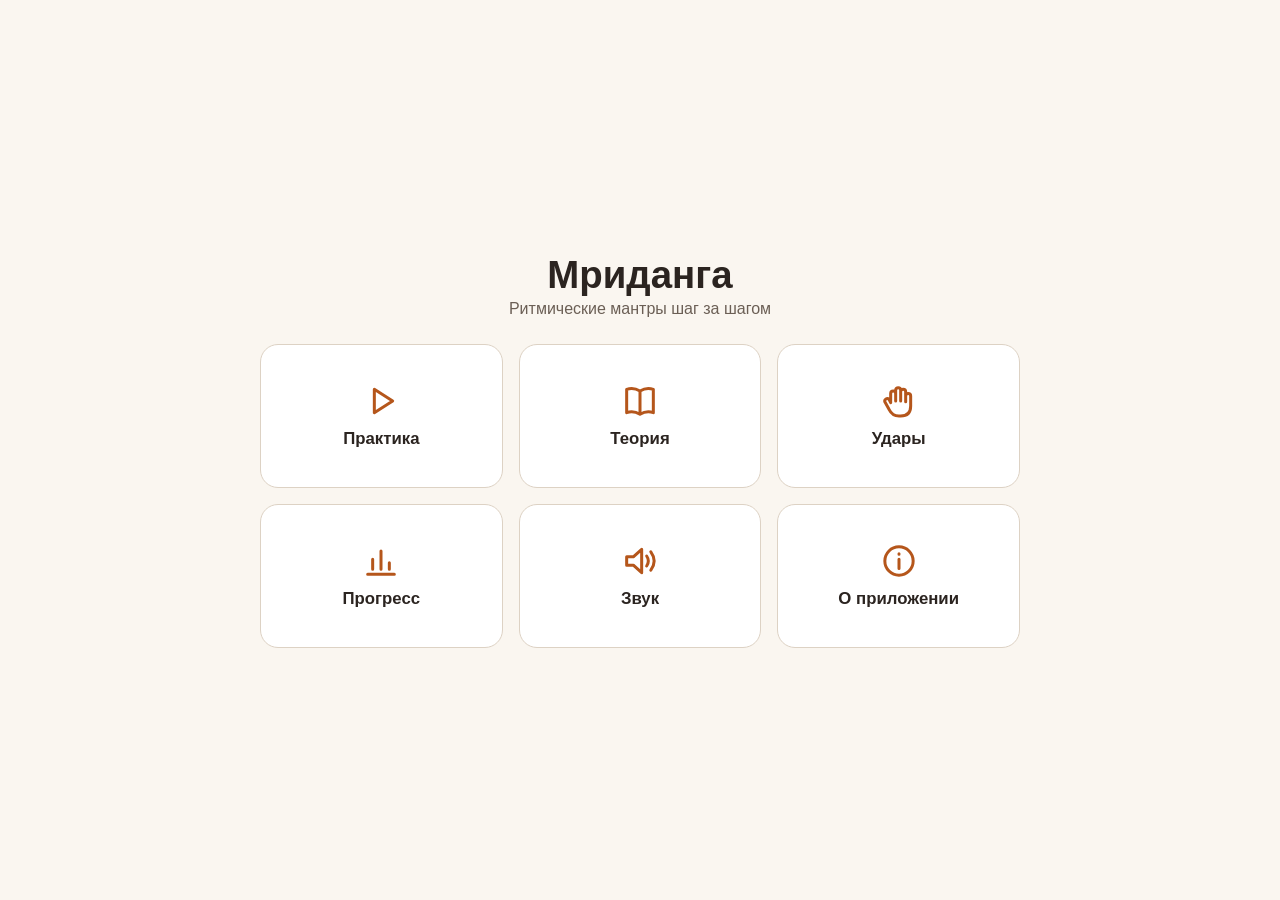
==== index.html @ 115d9475 "Add fixed drum stage and differentiated teaching synthesis (0.3.1)" ====
<!doctype html>
<html lang="ru">
<head>
  <meta charset="utf-8">
  <meta name="viewport" content="width=device-width, initial-scale=1, viewport-fit=cover">
  <title>Мриданга</title>
  <meta name="description" content="Мриданга: упражнения, метроном и подсказки предстоящих ударов.">
  <meta name="theme-color" content="#faf6f0" media="(prefers-color-scheme: light)">
  <meta name="theme-color" content="#1b1815" media="(prefers-color-scheme: dark)">
  <link rel="stylesheet" href="src/styles.css?v=0.3.1">
</head>
<body>
  <div class="shell">
    <header class="bar bar-top" id="top" hidden></header>
    <main id="app" tabindex="-1"><p class="muted loading">Загрузка…</p></main>
    <footer class="bar bar-bottom" id="bottom" hidden></footer>
  </div>
  <noscript>Для работы самоучителя нужен JavaScript.</noscript>
  <script type="module" src="src/app.js?v=0.3.1"></script>
</body>
</html>
---- src/styles.css ----
/* Мриданга 0.3.1 — экраны-карточки на телефоне: верхняя и нижняя панели,
   между ними один экран без прокрутки страницы. Прокрутка внутри main остаётся
   только запасным путём (очень крупный шрифт, очень низкое окно), чтобы
   ничего не обрезалось. Сцена практики: неподвижный барабан по центру и руки по бокам. */
:root {
  --bg: #faf6f0;
  --surface: #ffffff;
  --surface-2: #f3ece2;
  --text: #2b2420;
  --muted: #6b5f55;
  --line: #ddd2c4;
  --accent: #b5561b;
  --accent-ink: #ffffff;
  --hl: #fde7c8;
  --glyph: #2b2420;
  --glyph-fill: #2b2420;
  --ring: #1f6f8b;
  --mute: #6a4f3a;
  --st-confirmed: #2f7a43;
  --hit: #c2410c;        /* место касания: штриховка, кончики, подсветка мембраны */
  --hit-bg: #ffe2cc;
  --warn-bg: #fff4e5;
  --warn-line: #e3b06a;
  --radius: 14px;
  --gap: 8px;
  --pad-x: max(10px, env(safe-area-inset-left));
  --pad-x-r: max(10px, env(safe-area-inset-right));
  color-scheme: light;
}
@media (prefers-color-scheme: dark) {
  :root:not([data-theme="light"]) {
    --bg: #1b1815; --surface: #24201c; --surface-2: #2e2924; --text: #efe7dc; --muted: #b3a697;
    --line: #463e36; --accent: #e98b4a; --accent-ink: #1b1815; --hl: #4a3520; --glyph: #efe7dc; --glyph-fill: #efe7dc;
    --ring: #6cc3e0; --mute: #d4b89c; --st-confirmed: #6cc785; --hit: #ffab70; --hit-bg: #5a3418;
    --warn-bg: #3a2c1a; --warn-line: #8a6630; color-scheme: dark;
  }
}
:root[data-theme="dark"] {
  --bg: #1b1815; --surface: #24201c; --surface-2: #2e2924; --text: #efe7dc; --muted: #b3a697;
  --line: #463e36; --accent: #e98b4a; --accent-ink: #1b1815; --hl: #4a3520; --glyph: #efe7dc; --glyph-fill: #efe7dc;
  --ring: #6cc3e0; --mute: #d4b89c; --st-confirmed: #6cc785; --hit: #ffab70; --hit-bg: #5a3418;
  --warn-bg: #3a2c1a; --warn-line: #8a6630; color-scheme: dark;
}

* { box-sizing: border-box; }
html, body { margin: 0; height: 100%; }
body {
  background: var(--bg); color: var(--text);
  font: 16px/1.4 -apple-system, BlinkMacSystemFont, "Segoe UI", Roboto, "Helvetica Neue", Arial, sans-serif;
  overflow: hidden;
  -webkit-text-size-adjust: 100%;
}
a { color: var(--accent); }
h1, h2, h3 { line-height: 1.2; }
h1 { font-size: 1.4rem; margin: 0; }
h2 { font-size: 1.15rem; margin: 0; }
p { margin: 0; }
.muted { color: var(--muted); }
.small { font-size: .875rem; }
.vh { position: absolute !important; width: 1px; height: 1px; overflow: hidden; clip: rect(0 0 0 0); clip-path: inset(50%); white-space: nowrap; }
:focus-visible { outline: 3px solid var(--accent); outline-offset: 2px; }
[hidden] { display: none !important; }

/* ---------- оболочка ---------- */
/* Колонка minmax(0, 1fr): без неё неявная колонка раздувается до min-content самой
   широкой панели, и документ шире окна (320 px → 323 px). */
.shell {
  display: grid; grid-template-rows: auto minmax(0, 1fr) auto; grid-template-columns: minmax(0, 1fr);
  height: 100vh; height: 100dvh; width: 100%; max-width: 100vw; overflow: hidden;
}
main {
  grid-row: 2;
  min-height: 0; overflow-y: auto; overscroll-behavior: contain; outline: none;
  display: flex; flex-direction: column;
  padding: 6px var(--pad-x-r) 6px var(--pad-x);
}
.loading { margin: auto; }
.screen {
  flex: 1 0 auto; display: flex; flex-direction: column; gap: var(--gap);
  width: 100%; max-width: 980px; margin: 0 auto; min-width: 0;
}
body[data-page="home"] main {
  padding-top: max(12px, env(safe-area-inset-top));
  padding-bottom: max(12px, env(safe-area-inset-bottom));
}

.bar { background: var(--surface); padding: 4px var(--pad-x-r) 4px var(--pad-x); z-index: 2; }
.bar-top { padding-top: max(4px, env(safe-area-inset-top)); border-bottom: 1px solid var(--line); }
.bar { min-width: 0; }
.bar-bottom { padding-bottom: max(4px, env(safe-area-inset-bottom)); border-top: 1px solid var(--line); }
.bar-row { display: flex; gap: 6px; }

button, select, input, textarea { font: inherit; color: inherit; max-width: 100%; }
button, .btn {
  cursor: pointer; border-radius: 12px; border: 1px solid var(--line); background: var(--surface-2); color: var(--text);
  padding: .45rem .8rem; min-height: 44px; text-decoration: none;
  display: inline-flex; align-items: center; justify-content: center; gap: 6px;
  -webkit-tap-highlight-color: transparent; touch-action: manipulation;
}
button:hover, .btn:hover { border-color: var(--accent); }
button.primary, .btn.primary { background: var(--accent); color: var(--accent-ink); border-color: var(--accent); font-weight: 650; }
button:disabled { opacity: .42; cursor: default; }
button[aria-pressed="true"] { border-color: var(--accent); box-shadow: inset 0 0 0 1px var(--accent); }
.btn.big { min-height: 52px; font-size: 1.15rem; }
.link-btn { background: none; border: none; color: var(--accent); text-decoration: underline; padding: .3rem .4rem; }
.ico { flex: none; }

.nav-btn { flex: 1 1 0; min-width: 0; font-size: .92rem; font-weight: 600; white-space: nowrap; padding: .3rem .5rem; }
.nav-btn span { overflow: hidden; text-overflow: ellipsis; }
.crumbs ol { list-style: none; margin: 0; padding: 3px 2px 0; display: flex; min-width: 0; font-size: .78rem; line-height: 1.3; white-space: nowrap; color: var(--muted); }
.crumbs li { min-width: 0; overflow: hidden; text-overflow: ellipsis; flex: 0 1 auto; }
.crumbs li:first-child { flex: none; }
.crumbs li + li::before { content: "›"; margin: 0 .35em; }
.crumbs a { color: var(--muted); }
.crumbs [aria-current] { color: var(--text); font-weight: 600; }

/* Нижняя панель: «Меню» и четыре раздела — пять пунктов с целыми подписями даже в 320 px. */
.tabbar { display: grid; grid-template-columns: repeat(5, minmax(0, 1fr)); gap: 2px; }
.tabbar a {
  display: flex; flex-direction: column; align-items: center; justify-content: center; gap: 1px;
  min-height: 48px; padding: 2px 0; border-radius: 10px; color: var(--muted); text-decoration: none;
  font-size: .72rem; line-height: 1.1; min-width: 0;
}
.tabbar a span { max-width: 100%; overflow: hidden; text-overflow: ellipsis; white-space: nowrap; }
.tabbar a[aria-current="page"] { color: var(--accent); background: var(--hl); font-weight: 700; }

.card { background: var(--surface); border: 1px solid var(--line); border-radius: var(--radius); padding: 10px 12px; min-width: 0; }
.chip { display: inline-flex; align-items: center; font-size: .75rem; line-height: 1.2; padding: .15rem .55rem; border-radius: 999px; border: 1px solid currentColor; color: var(--accent); vertical-align: middle; }
.note { background: var(--warn-bg); border: 1px solid var(--warn-line); border-radius: var(--radius); padding: 8px 12px; }
.row { display: flex; flex-wrap: wrap; gap: 6px 10px; align-items: center; }
label { display: inline-flex; align-items: center; gap: .4rem; }
label.check { min-height: 44px; }
label.check input { width: 22px; height: 22px; accent-color: var(--accent); }
select, input[type="number"], input[type="text"] {
  background: var(--surface); border: 1px solid var(--line); border-radius: 10px; padding: .4rem .55rem; min-height: 44px;
}
input[type="range"] { accent-color: var(--accent); min-height: 44px; }
.errors { color: #b3261e; white-space: pre-wrap; overflow-wrap: anywhere; font-size: .875rem; }
.ok { color: var(--st-confirmed); }

/* ---------- главное меню ---------- */
.home { justify-content: center; align-items: center; gap: clamp(10px, 3dvh, 24px); }
.home-head { text-align: center; }
.home-head h1 { font-size: clamp(1.6rem, 7vmin, 2.4rem); }
.tiles { display: grid; grid-template-columns: repeat(2, minmax(0, 1fr)); gap: clamp(8px, 2.5vmin, 16px); width: min(100%, 520px); }
.tile {
  display: flex; flex-direction: column; align-items: center; justify-content: center; gap: 6px;
  min-height: clamp(84px, 16dvh, 150px); padding: 8px;
  background: var(--surface); border: 1px solid var(--line); border-radius: 18px;
  color: var(--text); text-decoration: none; font-weight: 650; font-size: 1.05rem; text-align: center;
}
.tile .ico { color: var(--accent); }
.tile:hover { border-color: var(--accent); }
.resume-row { display: flex; flex-wrap: wrap; gap: 8px; justify-content: center; width: min(100%, 720px); }
.resume { flex: 1 1 240px; justify-content: flex-start; font-size: .92rem; text-align: left; }

/* ---------- полоса вкладок ---------- */
.strip { display: flex; align-items: center; gap: 2px; min-width: 0; flex: none; }
.strip-arrow { display: none; flex: none; min-width: 40px; padding: 0; font-size: 1.4rem; background: transparent; border-color: transparent; }
.strip.over .strip-arrow { display: inline-flex; }
.strip-scroll {
  position: relative; flex: 1 1 auto; min-width: 0; display: flex; gap: 6px;
  overflow-x: auto; overflow-y: hidden; scroll-snap-type: x proximity; scrollbar-width: none; padding: 2px;
}
.strip-scroll::-webkit-scrollbar { display: none; }
.tab {
  flex: none; scroll-snap-align: start; white-space: nowrap; border-radius: 999px;
  padding: .35rem .9rem; background: var(--surface); font-size: .95rem;
}
.tab[aria-selected="true"] { background: var(--accent); color: var(--accent-ink); border-color: var(--accent); font-weight: 650; }
.strip-sm .tab { font-size: .85rem; padding: .3rem .75rem; background: transparent; }
.strip-sm .tab[aria-selected="true"] { background: var(--hl); color: var(--text); border-color: var(--accent); }
.tab-note { margin-left: .3em; opacity: .75; }
.over-ok .strip-scroll { padding-bottom: 2px; }

.pager { display: flex; align-items: center; justify-content: space-between; gap: 8px; flex: none; }
.pager button { flex: 0 1 auto; min-width: 0; }
.pager-n { font-weight: 700; font-variant-numeric: tabular-nums; color: var(--muted); }

/* ---------- слоги ---------- */
.seq { display: flex; flex-wrap: wrap; gap: 6px 12px; align-items: center; justify-content: center; }
.syl-beat { display: inline-flex; gap: 4px; }
.syl-chip {
  font-size: clamp(1.1rem, 5.4vmin, 1.7rem); font-weight: 750; line-height: 1.15;
  padding: 4px 10px; border-radius: 10px; background: var(--surface-2); border: 1px solid var(--line);
}
.syl-chip.acc { border-color: var(--accent); color: var(--accent); }
.syl-chip.acc::before { content: "> "; }
.syl-chip.rest { color: var(--muted); }
.syl-more { color: var(--muted); font-weight: 650; }

/* ---------- выбор упражнения ---------- */
.pick-panel { flex: 1 1 auto; display: flex; flex-direction: column; gap: var(--gap); justify-content: space-between; }
.pick-title { display: flex; flex-wrap: wrap; gap: 4px 8px; align-items: center; }
.pick-sum { font-size: .95rem; }
.pick-ex { font-weight: 650; color: var(--muted); }
.pick-actions { display: flex; gap: 8px; flex: none; }
.pick-actions .btn.primary { flex: 1 1 auto; }

/* ---------- тренировка ---------- */
.trainer { gap: 6px; flex: 1 1 0; min-height: 0; }
.tr-head { display: flex; align-items: center; gap: 8px; min-height: 44px; flex: none; }
.tr-title { flex: 1 1 auto; min-width: 0; font-size: 1.2rem; white-space: nowrap; overflow: hidden; text-overflow: ellipsis; }
.tr-sub { font-weight: 450; font-size: .9rem; color: var(--muted); margin-left: .5em; }
.tr-state { flex: none; font-size: .85rem; font-weight: 650; color: var(--muted); }
.icon-btn { flex: none; padding: .3rem .6rem; font-size: .9rem; }

.stage-wrap { position: relative; flex: 1 1 auto; min-height: 190px; display: flex; flex-direction: column; }
.stage { flex: 1 1 auto; min-height: 0; min-width: 0; display: flex; }
.cycle-bar { flex: none; height: 6px; margin-top: 6px; border-radius: 3px; background: var(--surface-2); overflow: hidden; }
.cycle-bar i { display: block; height: 100%; width: 0; background: var(--accent); }
.tr-msg { position: absolute; left: 8px; right: 8px; bottom: 14px; text-align: center; font-size: .85rem; pointer-events: none; }
.tr-msg span, .tr-msg:not(:empty) { background: var(--surface); border: 1px solid var(--line); border-radius: 10px; padding: 4px 8px; }

/* ---------- сцена: неподвижный барабан и руки (ui/drumstage.js) ----------
   Барабан стоит в средней колонке фиксированной ширины; слоты рук всегда занимают свои
   колонки (пустой слот — просто пустое место), поэтому барабан не сдвигается при смене
   руки, паузе, темпе и повороте экрана. */
.dstage {
  --drum-w: clamp(104px, 36vmin, 240px);
  flex: 1 1 auto; min-width: 0; min-height: 0; display: grid; gap: 4px;
  grid-template-columns: minmax(0, 1fr); grid-template-rows: auto minmax(0, 1fr) auto;
  padding: 6px 8px; border: 2px solid var(--line); border-radius: 16px; background: var(--surface); text-align: center;
}
.dstage[data-mode="live"], .dstage[data-mode="paused"] { border-color: var(--accent); }
.dstage[data-mode="preview"] .ds-head { color: var(--muted); }
.ds-cue { display: flex; flex-wrap: wrap; align-items: center; justify-content: center; gap: 0 12px; min-width: 0; }
.ds-head { flex: 0 0 100%; font-size: .72rem; font-weight: 750; letter-spacing: .03em; text-transform: uppercase; color: var(--accent); min-height: 1em; line-height: 1.2; }
.ds-syl { font-weight: 800; line-height: 1.05; font-size: clamp(2.4rem, 11vmin, 4.8rem); overflow-wrap: anywhere; min-width: 0; min-height: 1.05em; }
.dstage[data-accent="1"] .ds-syl { color: var(--accent); }
.dstage[data-kind="rest"] .ds-syl { color: var(--muted); }
.ds-hint { flex: 0 0 100%; font-size: clamp(.85rem, 3.4vmin, 1.1rem); line-height: 1.25; min-height: 1.25em; }
.ds-timbre:empty { display: none; }
.sc-timbre { display: inline-flex; align-items: center; gap: 4px; font-size: .85rem; font-weight: 650; color: var(--muted); }
.sc-timbre[data-timbre="ringing"] { color: var(--ring); }
.sc-timbre[data-timbre="muted"] { color: var(--mute); }
.fig .sc-timbre { font-size: .78rem; }
.sc-plus { font-weight: 800; font-size: 1.3rem; }
.timbre-ico .t-fill { fill: currentColor; }
.timbre-ico .t-line { fill: none; stroke: currentColor; stroke-width: 2; stroke-linecap: round; }

.ds-scene {
  display: grid; grid-template-columns: minmax(0, 1fr) var(--drum-w) minmax(0, 1fr); align-items: center;
  column-gap: 4px; min-height: 0; min-width: 0;
}
.ds-drum { grid-column: 2; grid-row: 1; align-self: center; min-width: 0; }
.ds-left { grid-column: 1; grid-row: 1; }
.ds-right { grid-column: 3; grid-row: 1; }
.ds-hand { align-self: stretch; min-height: 0; min-width: 0; display: flex; align-items: center; justify-content: center; }
/* Группа «схема + подпись» по центру слота; при нехватке высоты сжимается схема, подписи остаются. */
.ds-hand-in {
  display: flex; flex-direction: column; align-items: center; justify-content: center;
  width: 100%; height: 100%; min-height: 0; color: var(--glyph); transform-origin: 50% 100%;
}
.dstage[data-mode="preview"] .ds-hand-in { opacity: .78; }
.ds-hand-in svg.hand { flex: 0 1 auto; width: min(100%, 150px); height: auto; aspect-ratio: 50 / 58; min-height: 0; }
.ds-lane, .ds-fingers { flex: none; text-align: center; }
.ds-lane { font-size: .68rem; line-height: 1.15; color: var(--muted); overflow-wrap: anywhere; }
.ds-fingers { font-size: .72rem; font-weight: 700; line-height: 1.15; }

/* Одно касание: короткий CSS-пульс только у только что созданного элемента руки. Он не
   двигает барабан (преобразуется лишь сама рука внутри своего слота), таймеров нет, а при
   «уменьшить движение» остаётся статичная рамка. */
@media (prefers-reduced-motion: no-preference) {
  .dstage[data-mode="live"] .ds-hand-in { animation: ds-pop .26s ease-out 1; }
}
@keyframes ds-pop {
  0% { transform: scale(1.12); opacity: .55; }
  60% { transform: scale(1); opacity: 1; }
  100% { transform: none; opacity: 1; }
}

/* Мриданга: слева большая мембрана (левая рука), справа малая (правая рука). */
.mridanga { display: block; width: 100%; height: auto; max-height: 100%; overflow: visible; color: var(--glyph); }
.mridanga .md-body { fill: #a8683e; stroke: currentColor; stroke-width: 2.4; }
.mridanga .md-lace { fill: none; stroke: #fff0d5; stroke-width: 2; opacity: .85; }
.mridanga .md-head { fill: #ead6b4; stroke: #684b38; stroke-width: 2.4; }
.mridanga .md-spot { fill: #4f3b2c; opacity: .9; }
.mridanga .md-glow { fill: none; stroke: var(--hit); stroke-width: 5; opacity: 0; }
.ds-drum[data-hit="left"] .md-glow-left, .ds-drum[data-hit="right"] .md-glow-right,
.ds-drum[data-hit="both"] .md-glow { opacity: 1; }
.ds-drum[data-hit="any"] .md-body { stroke: var(--hit); stroke-width: 4; }

/* Две маленькие подсказки следующих ударов. */
.ds-next { display: flex; gap: 6px; min-width: 0; }
.dn {
  flex: 1 1 0; min-width: 0; display: flex; align-items: center; justify-content: center; gap: 5px;
  min-height: 34px; padding: 2px 6px; border: 1px solid var(--line); border-radius: 10px; background: var(--surface-2);
}
.dn-empty { visibility: hidden; }
.dn-head { font-size: .6rem; font-weight: 750; letter-spacing: .03em; text-transform: uppercase; color: var(--muted); }
.dn-syl { font-size: 1.2rem; font-weight: 800; line-height: 1.1; overflow-wrap: anywhere; }
.dn[data-accent="1"] .dn-syl { color: var(--accent); }
.dn-side { font-style: normal; font-size: .72rem; font-weight: 750; padding: 0 .4em; border: 1px solid currentColor; border-radius: 999px; color: var(--accent); white-space: nowrap; }
.dn-rest .dn-syl, .dn-rest .dn-side, .dn-end .dn-syl { color: var(--muted); }
.dn-rest .dn-side { border: 0; padding: 0; font-weight: 500; }

.tr-panel { flex: none; display: flex; flex-direction: column; gap: 6px; }
.tr-info { display: flex; gap: 6px; align-items: stretch; }
.counter {
  display: flex; flex-direction: column; align-items: center; justify-content: center; line-height: 1.05;
  background: var(--surface); border: 1px solid var(--line); border-radius: 12px; padding: 2px 10px; min-width: 70px; min-height: 44px;
}
.counter span { font-size: .7rem; color: var(--muted); }
.counter b { font-size: 1.2rem; font-variant-numeric: tabular-nums; }
.tempo-btn { flex: 1 1 auto; font-size: 1.1rem; font-weight: 750; font-variant-numeric: tabular-nums; background: var(--surface); }
.transport { display: flex; gap: 6px; }
.transport button { flex: 1 1 0; min-width: 0; min-height: 48px; font-size: 1rem; padding-inline: .3rem; white-space: nowrap; }
.transport button.primary { flex-grow: 1.4; }

/* Песочница в «Для преподавателя»: тренажёр в рамке страницы. */
.trainer.sandbox { display: flex; flex-direction: column; gap: 6px; height: min(560px, 88dvh); }

/* ---------- окна: темп и настройки ---------- */
dialog.sheet {
  border: none; padding: 0; border-radius: 18px; background: var(--surface); color: var(--text);
  width: min(460px, calc(100vw - 20px)); max-height: calc(100dvh - 20px); overflow: auto;
  box-shadow: 0 12px 40px rgb(0 0 0 / .3);
}
dialog.sheet::backdrop { background: rgb(0 0 0 / .45); }
.sheet-body { padding: 14px 16px max(14px, env(safe-area-inset-bottom)); display: grid; gap: 10px; }
.sheet-title { font-size: 1.2rem; }
.sheet-note { font-size: .85rem; color: var(--muted); }
.sheet-actions { display: flex; justify-content: flex-end; }
.sheet-actions .primary { min-width: 150px; min-height: 48px; font-size: 1.05rem; }
.tempo-wheel { display: flex; align-items: center; justify-content: center; gap: 12px; }
.digits { display: flex; gap: 6px; }
.digit { display: flex; flex-direction: column; align-items: center; gap: 2px; font-size: .7rem; color: var(--muted); }
.digit select {
  -webkit-appearance: none; appearance: none; width: 3.3rem; min-height: 66px; padding: 0;
  font-size: 2.1rem; font-weight: 800; text-align: center; text-align-last: center; color: var(--text);
  background: var(--surface-2); border: 2px solid var(--line); border-radius: 12px; font-variant-numeric: tabular-nums;
}
.digit select:focus-visible { border-color: var(--accent); }
.round { width: 52px; height: 52px; border-radius: 50%; padding: 0; font-size: 1.6rem; font-weight: 700; }
.tempo-readout { text-align: center; }
.tempo-readout b { font-size: 1.4rem; font-variant-numeric: tabular-nums; }
.tempo-presets { display: flex; flex-wrap: wrap; gap: 6px; justify-content: center; }
.tempo-presets button { padding: .3rem .7rem; }
.set-grid { display: grid; gap: 6px; }
.set-grid label { justify-content: space-between; }
.set-grid select { min-width: 10rem; }
.set-progress { display: grid; gap: 6px; border-top: 1px solid var(--line); padding-top: 8px; }
.ladder { display: flex; flex-wrap: wrap; gap: 4px 10px; border: 1px solid var(--line); border-radius: 10px; margin: 0; padding: 4px 10px 6px; }
.ladder label { min-height: 44px; }
.set-staff summary, .st-more summary, .diag-more summary { min-height: 44px; display: flex; align-items: center; cursor: pointer; font-weight: 600; }
.staff-wrap { overflow-x: auto; background: var(--surface); border: 1px solid var(--line); border-radius: var(--radius); padding: 6px 0; }

/* ---------- теория ---------- */
.th-card { flex: 1 1 auto; display: flex; flex-direction: column; gap: 6px; }
.th-top { display: flex; align-items: center; justify-content: space-between; gap: 8px; flex-wrap: wrap; }
.th-top h2 { font-size: 1.05rem; }
.th-visual { flex: 1 1 auto; display: flex; align-items: center; justify-content: center; min-height: 90px; }
.th-text { font-size: clamp(1rem, 4.2vmin, 1.25rem); line-height: 1.4; }
.figs { display: flex; gap: clamp(10px, 4vw, 28px); justify-content: center; flex-wrap: wrap; }
.fig { margin: 0; display: flex; flex-direction: column; align-items: center; gap: 2px; }
.fig-syl { font-size: clamp(1.8rem, 9vmin, 3.6rem); font-weight: 800; line-height: 1; }
.fig-visual { display: flex; align-items: center; gap: 4px; color: var(--glyph); }
.fig-visual svg.hand { width: auto; height: clamp(60px, 13dvh, 160px); }
.figs[data-n="2"] .fig-visual svg.hand, .figs[data-n="3"] .fig-visual svg.hand { height: clamp(48px, 10dvh, 120px); }
.fig-visual svg.drum { width: clamp(70px, 22vmin, 180px); height: auto; }
.fig figcaption { font-size: .8rem; display: flex; gap: 6px; align-items: center; flex-wrap: wrap; justify-content: center; }
.step-badge { display: flex; flex-direction: column; align-items: center; color: var(--accent); }
.step-badge b { font-size: clamp(3rem, 14vmin, 5rem); line-height: 1; }
.step-badge span { color: var(--muted); font-size: .85rem; }
.narr { display: flex; gap: 6px; align-items: center; flex-wrap: wrap; }
.narr-st:empty { display: none; }

/* ---------- удары ---------- */
.st-card { flex: 1 1 auto; display: flex; flex-direction: column; gap: 6px; justify-content: center; }
.st-visual { display: flex; justify-content: center; flex: 1 1 auto; align-items: center; }
.st-card .fig-syl { font-size: clamp(2.4rem, 12vmin, 4.6rem); }
.st-card .fig-visual svg.hand { height: clamp(70px, 17dvh, 200px); }
.st-text { display: grid; gap: 4px; justify-items: center; text-align: center; }
.st-hint { font-size: 1.05rem; font-weight: 650; }
.st-more { width: 100%; text-align: left; }

/* ---------- прогресс ---------- */
.totals { display: grid; grid-template-columns: repeat(3, minmax(0, 1fr)); gap: 6px; flex: none; }
.total { background: var(--surface); border: 1px solid var(--line); border-radius: 12px; padding: 6px; text-align: center; line-height: 1.15; }
.total b { display: block; font-size: 1.35rem; font-variant-numeric: tabular-nums; }
.total span { font-size: .72rem; color: var(--muted); }
.pr-card { flex: 1 1 auto; display: flex; flex-direction: column; gap: 6px; }
.pr-list { list-style: none; margin: 0; padding: 0; display: grid; gap: 4px; }
.pr-list li { display: flex; flex-wrap: wrap; justify-content: space-between; gap: 2px 10px; padding: 6px 0; border-bottom: 1px solid var(--line); }
.pr-ex { font-weight: 650; }
.pr-nums { display: flex; gap: 10px; font-size: .88rem; color: var(--muted); }
.pr-nums b { color: var(--text); font-variant-numeric: tabular-nums; }
.pr-foot { display: flex; align-items: center; justify-content: space-between; gap: 8px; flex: none; }

/* ---------- о приложении ---------- */
.about-card { flex: 1 1 auto; display: flex; flex-direction: column; gap: 10px; justify-content: center; }
.about-list { list-style: none; margin: 0; padding: 0; display: grid; gap: 8px; }
.about-list li { display: flex; gap: 10px; align-items: flex-start; }
.about-list .ico { color: var(--accent); }

/* ---------- звук ---------- */
.sound-card { display: grid; gap: 10px; align-content: start; }
.sound-main { display: flex; flex-wrap: wrap; gap: 6px; align-items: center; }
label.inline { gap: .3rem; }
.sound-vol { display: flex; flex-wrap: wrap; gap: 6px 10px; align-items: center; }
.diag-flash { width: 28px; height: 28px; border-radius: 50%; border: 2px solid var(--line); background: var(--surface); }
.diag-flash.on { background: var(--accent); }
.diag-state { color: var(--muted); overflow-wrap: anywhere; }
.diag-more { display: grid; gap: 8px; }
.diag-more > * + * { margin-top: 6px; }
.diag-more select { max-width: 100%; }
.diag-info { font-family: ui-monospace, Menlo, monospace; font-size: .78rem; white-space: pre-wrap; overflow-wrap: anywhere; background: var(--surface-2); padding: .5rem; border-radius: 8px; margin: 0; }

/* ---------- прежняя страница «Для преподавателя» (обычная прокручиваемая страница) ---------- */
.screen.doc { display: block; }
.screen.doc > * + * { margin-top: .75rem; }
.screen.doc h2 { margin-top: 1.4rem; }
textarea { width: 100%; min-height: 260px; background: var(--surface); border: 1px solid var(--line); border-radius: 8px; padding: .6rem; font-family: ui-monospace, Menlo, monospace; font-size: .8rem; }
.sandbox-fields label.wide { flex: 1 1 100%; min-width: 0; }
.sandbox-fields label.wide input { flex: 1 1 auto; width: 100%; min-width: 0; font-family: ui-monospace, Menlo, monospace; }
.msg { justify-content: center; align-items: flex-start; }

/* ---------- запись (staff.js) ---------- */
.staff { display: block; }
.staff .lane { stroke: var(--line); stroke-width: 2; }
.staff .lane-unknown { stroke-dasharray: 4 4; }
.staff .bar-cycle { stroke: var(--text); stroke-width: 2; }
.staff .bar-beat { stroke: var(--muted); stroke-width: 1; }
.staff .tick-beat { stroke: var(--text); stroke-width: 2; }
.staff .tick-sub { stroke: var(--muted); stroke-width: 1; }
.staff .beat-num { fill: var(--muted); font-size: 11px; }
.staff .g { stroke: var(--glyph); stroke-width: 2; fill: none; }
.staff .g-filled { fill: var(--glyph-fill); }
.staff .g-small { fill: none; }
.staff .g-hatched { fill: url(#hatch); }
.staff .g-unknown { stroke-dasharray: 3 3; }
.staff .g-line { stroke: var(--glyph); stroke-width: 2; fill: none; }
.staff .g-q { fill: var(--glyph); font-size: 12px; text-anchor: middle; font-weight: 700; }
.staff .hatch-bg { fill: var(--surface); }
.staff .hatch-line { stroke: var(--glyph); stroke-width: 1.6; }
.staff .rest { fill: var(--muted); }
.staff .accent { fill: var(--accent); font-size: 15px; font-weight: 700; text-anchor: middle; }
.staff .syl { fill: var(--text); font-size: 14px; text-anchor: middle; }
.staff .syl-acc { font-weight: 700; fill: var(--accent); }
.staff .group { stroke: var(--muted); fill: none; stroke-width: 1.2; }
.staff .group-n { fill: var(--muted); font-size: 11px; text-anchor: middle; }
.staff .slot-hl { fill: transparent; }
.staff .slot-hl.cur { fill: var(--hl); }

/* ---------- схема кисти и барабан ---------- */
.hand { display: block; overflow: visible; color: var(--glyph); }
.hand .finger, .hand .palm, .hand .heel { stroke: currentColor; stroke-width: 1.4; }
/* Неосвещённая ладонь закрывает основания пальцев цветом фона (CSS сильнее атрибута fill). */
.hand .palm[fill="none"] { fill: var(--surface); }
/* Место касания — штриховка и жирный контур цвета --hit; кончики — сплошные круги. */
.hand .finger.on, .hand .palm.on, .hand .heel.on { stroke: var(--hit); stroke-width: 2.2; }
.hand .finger[data-curled] { opacity: .85; }
.hand .tip { fill: var(--hit); stroke: var(--surface); stroke-width: 1; }
.hand .hatch-bg { fill: var(--hit-bg); }
.hand .hatch-line { stroke: var(--hit); stroke-width: 1.3; }
.hand .count { font: 800 15px/1 -apple-system, system-ui, sans-serif; fill: currentColor; }
.hand .bounce, .hand .arrow { stroke: currentColor; stroke-width: 1.5; }
.hand .seq-dot { fill: var(--hit); }
.hand .seq-n { font: 800 6px/1 -apple-system, system-ui, sans-serif; fill: #fff; }
/* Сплошная ладонь — глухой тембр; штриховка и точки — места контакта. */
.hand[data-tone="muted"] .palm:not(.on) { fill: var(--mute); stroke: var(--mute); }
.hand[data-tone="muted"] .count { fill: var(--surface); }
.hand .tb-disc { fill: var(--surface-2); stroke: currentColor; stroke-width: 1; }
.hand .tb-mark { fill: none; stroke: currentColor; stroke-width: 1.4; stroke-linecap: round; }
.hand .timbre-badge[data-timbre="muted"] .tb-disc { fill: var(--mute); stroke: var(--mute); }
.hand .timbre-badge[data-timbre="muted"] .tb-mark { stroke: var(--surface); }
.hand .timbre-badge[data-timbre="ringing"] .tb-disc { fill: var(--ring); stroke: var(--ring); }
.hand .timbre-badge[data-timbre="ringing"] .tb-mark { stroke: var(--surface); }
.drum { display: block; color: var(--glyph); }
.drum .drum-body { fill: var(--surface-2); stroke: currentColor; stroke-width: 1.6; }
.drum .drum-head { fill: var(--surface); stroke: currentColor; stroke-width: 1.6; }
.drum .drum-strap { fill: none; stroke: currentColor; stroke-width: 1; opacity: .5; }

/* ---------- лента (диагностика звука, lane.js) ---------- */
.lane { --cue-w: 96px; position: relative; }
.lane-moving { position: relative; height: 202px; overflow: hidden; background: var(--surface); border: 1px solid var(--line); border-radius: var(--radius); }
.lane-track { position: absolute; inset: 0; }
.lane-card { position: absolute; top: 22px; left: 0; width: var(--cue-w); }
.lane-marker { position: absolute; top: 0; bottom: 0; width: 0; border-left: 3px solid var(--accent); z-index: 2; pointer-events: none; }
.lane-marker span { position: absolute; top: 2px; left: 0; transform: translateX(-50%); background: var(--accent); color: var(--accent-ink); font-size: .7rem; font-weight: 700; padding: 0 .4rem; border-radius: 6px; white-space: nowrap; }
.lane-static { display: grid; grid-template-columns: repeat(3, minmax(0, 1fr)); gap: 6px; }
.lane-col { background: var(--surface); border: 1px solid var(--line); border-radius: var(--radius); padding: 4px; min-width: 0; }
.lane-col:first-child { border: 2px solid var(--accent); }
.lane-col-h { font-size: .75rem; font-weight: 700; text-align: center; color: var(--muted); }
.cue { height: 150px; border: 1px solid var(--line); border-radius: 10px; padding: 3px; background: var(--surface-2); display: flex; flex-direction: column; align-items: center; gap: 1px; text-align: center; overflow: hidden; min-width: 0; }
.cue-state { font-size: .62rem; color: var(--muted); line-height: 1.2; min-height: 1.2em; white-space: nowrap; }
.cue-accent { color: var(--accent); }
.cue-syl { font-size: 1.35rem; font-weight: 700; line-height: 1.15; overflow-wrap: anywhere; }
.cue-hands { display: flex; align-items: center; justify-content: center; gap: 1px; }
.cue-part { display: flex; flex-direction: column; align-items: center; }
.cue-lane { font-size: .6rem; color: var(--muted); white-space: nowrap; }
.cue-plus { font-weight: 700; font-size: .9rem; }
.cue-hint { font-size: .66rem; line-height: 1.2; }
.cue[data-state="now"] { border: 2px solid var(--accent); background: var(--hl); }
.cue-rest .cue-syl { font-size: 1.8rem; color: var(--muted); }
.cue-end, .cue-start { justify-content: center; color: var(--muted); border-style: dotted; }
.cue-empty { visibility: hidden; }

/* ---------- узкий экран ---------- */
@media (max-width: 360px) {
  .nav-btn { font-size: .85rem; padding-inline: .3rem; gap: 3px; }
  .nav-btn .ico { width: 18px; height: 18px; }
  .icon-btn span { position: absolute; width: 1px; height: 1px; overflow: hidden; clip-path: inset(50%); }
  .tr-state { position: absolute; width: 1px; height: 1px; overflow: hidden; clip-path: inset(50%); }
  .counter { min-width: 60px; padding-inline: 6px; }
  .transport button { font-size: .92rem; }
}

/* ---------- невысокий экран (320×568 и подобные) ---------- */
@media (max-height: 640px) {
  .crumbs ol { padding-top: 1px; font-size: .74rem; }
  .tile { min-height: clamp(70px, 15dvh, 110px); font-size: .98rem; }
  .pick-sum { font-size: .88rem; }
  .syl-chip { font-size: 1.05rem; padding: 2px 8px; }
  .th-text { font-size: 1rem; }
  .stage-wrap { min-height: 170px; }
}

/* ---------- телефон горизонтально: используем ширину ---------- */
@media (orientation: landscape) and (max-height: 560px) {
  .bar-top { display: flex; align-items: center; gap: 8px; }
  .bar-top .bar-row { display: contents; }
  .bar-top .nav-btn { flex: 0 0 auto; }
  .bar-top .crumbs { order: 2; flex: 1 1 auto; min-width: 0; }
  .bar-top .crumbs ol { padding: 0; justify-content: center; font-size: .8rem; }
  .bar-top .nav-btn + .nav-btn { order: 3; }
  .tabbar a { min-height: 44px; flex-direction: row; gap: 6px; font-size: .8rem; }

  .tiles { grid-template-columns: repeat(3, minmax(0, 1fr)); width: min(100%, 760px); }
  .tile { min-height: clamp(64px, 22dvh, 130px); flex-direction: row; gap: 10px; }
  .home-head p { display: none; }

  .trainer {
    display: grid; grid-template-columns: minmax(0, 1fr) minmax(250px, 34%);
    grid-template-rows: auto minmax(0, 1fr); gap: 6px 10px;
  }
  .tr-head { grid-column: 1 / -1; }
  .stage-wrap { grid-column: 1; grid-row: 2; min-height: 0; }
  .tr-panel { grid-column: 2; grid-row: 2; justify-content: center; }
  .trainer.sandbox { display: grid; }

  /* Разделы: слева вкладки и листалка, справа — карточка во всю высоту. */
  .pick, .theory, .strokes, .progress {
    display: grid; grid-template-columns: minmax(0, .85fr) minmax(0, 1.15fr);
    grid-template-rows: auto auto minmax(0, 1fr) auto; gap: 8px 12px;
  }
  .pick > .strip[data-strip="group"], .theory > .strip[data-strip="group"] { grid-column: 1; grid-row: 1; }
  .pick > .strip[data-strip="lesson"], .theory > .strip[data-strip="lesson"] { grid-column: 1; grid-row: 2; }
  .pick-panel, .th-card, .st-card, .pr-card { grid-column: 2; grid-row: 1 / -1; }
  .pick-actions { grid-column: 1; grid-row: 4; }
  .theory > .pager { grid-column: 1; grid-row: 4; }
  .theory > .pick-actions { grid-column: 1; grid-row: 3; align-self: end; }
  .strokes > .strip { grid-column: 1; grid-row: 1; }
  .strokes > .pager { grid-column: 1; grid-row: 4; }
  .progress > .totals { grid-column: 1; grid-row: 1; }
  .progress > .pager { grid-column: 1; grid-row: 2; }
  .progress > .pr-foot { grid-column: 1; grid-row: 4; flex-direction: column; align-items: flex-start; }

  .fig-visual svg.hand { height: clamp(56px, 24dvh, 160px); }
  .st-card { display: grid; grid-template-columns: minmax(0, 1fr) minmax(0, 1fr); align-items: center; gap: 6px 12px; }
  .st-card .fig-visual svg.hand { height: clamp(64px, 28dvh, 200px); }
  .about-list { grid-template-columns: repeat(3, minmax(0, 1fr)); }
}

/* ---------- широкий экран (планшет, компьютер) ---------- */
@media (min-width: 900px) and (min-height: 600px) {
  .trainer { display: grid; grid-template-columns: minmax(0, 1fr) 320px; grid-template-rows: auto minmax(0, 1fr); gap: 10px 16px; }
  .tr-head { grid-column: 1 / -1; }
  .stage-wrap { grid-column: 1; grid-row: 2; }
  .tr-panel { grid-column: 2; grid-row: 2; justify-content: center; }
  .dstage { --drum-w: clamp(180px, 22vw, 300px); }
  .tiles { grid-template-columns: repeat(3, minmax(0, 1fr)); width: min(100%, 760px); }
}

@media (prefers-reduced-motion: reduce) {
  *, *::before, *::after { scroll-behavior: auto !important; transition: none !important; animation: none !important; }
}

/* Independent mobile-fit corrections: the hidden home bars still reserve rows. */
body[data-page="home"] .shell { grid-template-rows: 0 minmax(0, 1fr) 0; }
body[data-page="home"] .screen { min-height: 100%; }
/* Невысокий телефон вертикально (320×568): тесная сцена, слог и подсказка компактнее. */
@media (orientation: portrait) and (max-height: 640px) {
  .trainer .stage-wrap { min-height: 0; }
  .dstage { padding: 4px 6px; gap: 2px; }
  .ds-syl { font-size: 2.4rem; }
  .ds-hint { font-size: .8rem; }
  .ds-head { font-size: .66rem; }
  .ds-lane { font-size: .62rem; }
  .ds-fingers { font-size: .66rem; }
  .dn { min-height: 30px; }
  .dn-syl { font-size: 1.05rem; }
}
/* Телефон горизонтально (844×390): слева слог и текст, в центре барабан и руки, справа подсказки. */
@media (orientation: landscape) and (max-height: 560px) {
  .trainer { grid-template-columns: minmax(0, 1fr); grid-template-rows: 44px minmax(0, 1fr) 48px; }
  .trainer .stage-wrap { grid-column: 1; grid-row: 2; }
  .trainer .tr-panel { grid-column: 1; grid-row: 3; flex-direction: row; gap: 10px; }
  .trainer .tr-info { flex: 1 1 45%; }
  .trainer .transport { flex: 1 1 55%; }
  .dstage {
    --drum-w: clamp(130px, 24vw, 230px);
    grid-template-columns: minmax(110px, .8fr) minmax(0, 2.6fr) minmax(86px, .7fr); grid-template-rows: minmax(0, 1fr);
    align-items: center; column-gap: 6px; padding: 4px 8px;
  }
  .ds-cue { flex-direction: column; flex-wrap: nowrap; gap: 0; }
  .ds-cue > * { flex: 0 0 auto; }
  .ds-syl { font-size: clamp(2.2rem, 12vmin, 3.6rem); }
  .ds-hint { font-size: .8rem; }
  .ds-scene { height: 100%; }
  .ds-next { flex-direction: column; justify-content: center; }
}

/* Concise cards retain a scroll fallback only for enlarged accessibility text. */
.screen:not(.doc):not(.home) { flex: 1 1 0; min-height: 0; }
.pick-panel { justify-content: center; gap: 12px; }
.pick-panel .seq { margin-block: auto; }
.about-card { font-size: .95rem; }
.sound-vol { display: grid; grid-template-columns: minmax(0, 1fr) auto; gap: 4px 8px; }
.sound-vol label { min-width: 0; }
.sound-vol input { width: 100%; min-width: 30px; }
.sound-vol .diag-flash { grid-column: 2; grid-row: 2; }
.sound-vol .diag-state { grid-column: 1; grid-row: 2; }
.sound-main { display: grid; grid-template-columns: 1fr 1fr; }
.sound-main label { justify-content: space-between; }
.sound-main button { padding-inline: 6px; }
@media (max-height: 640px) {
  .th-visual { min-height: 50px; }
  .th-card .fig-visual svg.hand { height: 58px; }
  .th-card .fig-syl { font-size: 1.5rem; }
  .th-text { font-size: .95rem; }
  .st-card .fig-visual svg.hand { height: 66px; }
  .st-card .fig-syl { font-size: 2rem; }
  .pr-list li { padding: 2px 0; }
  .pr-foot { font-size: .8rem; }
  .about-card { gap: 8px; font-size: .9rem; }
  .sound-card { gap: 6px; padding: 8px; }
}
@media (orientation: landscape) and (max-height: 560px) {
  .sound-card { grid-template-columns: 1fr 1fr; align-content: center; gap: 8px 16px; }
  .sound-card h1 { grid-column: 1; }
  .sound-card > p { grid-column: 1; }
  .sound-main { grid-column: 1; grid-row: 3 / span 2; }
  .sound-vol { grid-column: 2; grid-row: 1 / span 2; }
  .sound-card > .strip { grid-column: 2; grid-row: 3; }
  .diag-more { grid-column: 2; grid-row: 4; }
  .diag-more[open] { grid-column: 1 / -1; grid-row: auto; }
}

/* Multiple stroke illustrations stay side by side instead of stacking into a document. */
.th-card .figs { display: grid; grid-template-columns: repeat(2, minmax(0, 1fr)); width: 100%; gap: 8px; }
.th-card .figs[data-n="1"] { grid-template-columns: minmax(0, 1fr); }
.th-card .figs[data-n="3"] { grid-template-columns: repeat(3, minmax(0, 1fr)); }
.th-card .fig { min-width: 0; }
.th-card figcaption .muted { display: none; }
.th-card .fig-visual svg { max-width: 100%; }
@media (orientation: portrait) and (max-height: 640px) {
  .th-card .fig-visual svg.hand, .th-card .figs[data-n] .fig-visual svg.hand { height: 42px; }
  .th-card .fig-visual svg.drum { width: 48px; }
  .th-card .fig-syl { font-size: 1.2rem; }
  .th-card figcaption { font-size: .7rem; }
  .th-card figcaption .sc-timbre[data-timbre="neutral"] { display: none; }
  .th-card .seq { gap: 4px 6px; }
  .th-card .syl-chip { padding: 2px 4px; }
}

.th-play { font-size: .85rem; }
@media (max-width: 360px) { .nav-btn .ico { display: none; } }
@media (orientation: portrait) and (max-height: 640px) { .th-card { gap: 4px; } }
@media (orientation: portrait) and (max-height: 640px) {
  .st-card { padding-block: 8px; gap: 4px; }
  .st-hint { font-size: .9rem; }
  .pr-list li { display: grid; grid-template-columns: minmax(0, 1fr) auto; align-items: center; gap: 6px; min-height: 28px; padding: 2px 0; }
  .pr-ex { font-size: .78rem; }
  .pr-nums { font-size: .7rem; gap: 4px; white-space: nowrap; }
}

.set-lock { grid-column: 1 / -1; }
@media (orientation: landscape) and (max-height: 560px) {
  dialog.settings-sheet { width: min(680px, calc(100vw - 20px)); }
  .settings-sheet .set-grid { grid-template-columns: repeat(2, minmax(0, 1fr)); gap: 6px 16px; }
}

/* Equal upper and lower tracks pin the drum to the center even on rests. */
.dstage { --cap: clamp(82px, 16dvh, 120px); grid-template-rows: var(--cap) minmax(0, 1fr) var(--cap); }
.ds-cue { align-self: start; }
.ds-scene { grid-template-rows: minmax(0,1fr); }
.ds-next { align-self: end; height: min(100%, 76px); }
.dn { display: grid; grid-template-columns: minmax(0,1fr) auto; grid-template-rows: auto auto auto; align-content: center; justify-items: center; gap: 1px 2px; }
.dn-head, .dn-syl, .dn-side { grid-column: 1; }
.dn-head { grid-row: 1; } .dn-syl { grid-row: 2; } .dn-side { grid-row: 3; }
.dn-gestures { grid-column: 2; grid-row: 1 / 4; display: flex; align-items: center; justify-content: center; }
.dn-gestures .hand { width: clamp(30px, 9.8vw, 46px); height: auto; }
.dn-gestures .hand:not(:only-child) { width: clamp(24px, 7vw, 35px); }
.dn:not(:has(.dn-gestures)) { grid-template-columns: minmax(0,1fr); }
@media (orientation: landscape) and (max-height: 560px) {
  .dstage { grid-template-rows: minmax(0,1fr); grid-template-columns: minmax(0,.85fr) minmax(0,2.6fr) minmax(0,.85fr); }
  .ds-cue { align-self: center; }
  .ds-next { height: min(100%, 154px); align-self: center; }
  .dn-gestures .hand { width: clamp(24px, 8.8dvh, 38px); }
  .dn-gestures .hand:not(:only-child) { width: clamp(21px, 7.6dvh, 32px); }
}
@media (orientation: portrait) and (max-height: 640px) {
  /* Fingers may use the unused space beside the centered caption on a short phone. */
  .ds-hand-in { height: auto; }
  .ds-hand-in svg.hand { width: min(100%, 80px); flex: none; }
  .ds-next { height: 58px; }
}
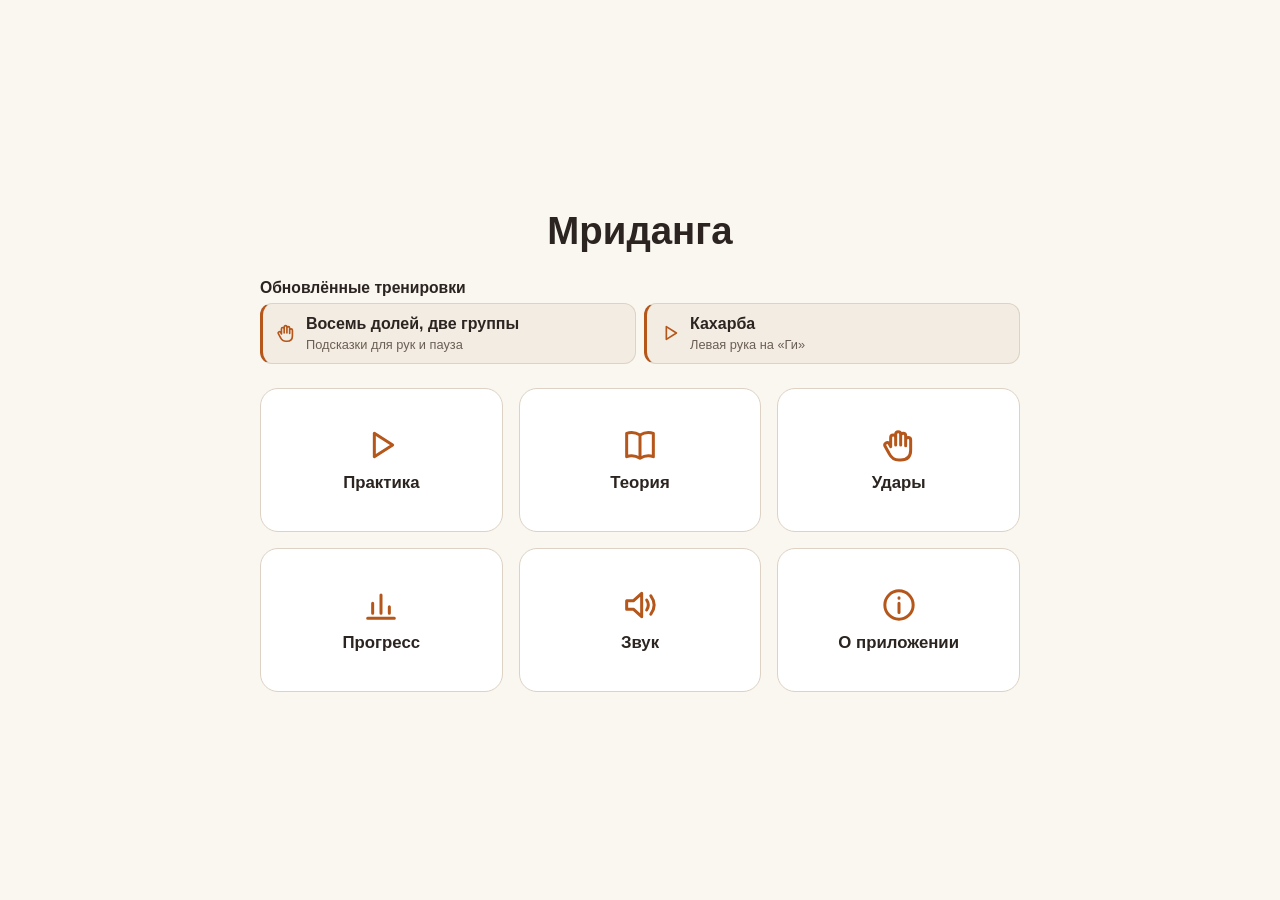
==== commit e13fb852: "Add home links to updated Mridanga practice screens" ====
--- a/index.html
+++ b/index.html
@@ -7,7 +7,7 @@
   <meta name="description" content="Мриданга: упражнения, метроном и подсказки предстоящих ударов.">
   <meta name="theme-color" content="#faf6f0" media="(prefers-color-scheme: light)">
   <meta name="theme-color" content="#1b1815" media="(prefers-color-scheme: dark)">
-  <link rel="stylesheet" href="src/styles.css?v=0.3.1">
+  <link rel="stylesheet" href="src/styles.css?v=0.3.4">
 </head>
 <body>
   <div class="shell">
@@ -16,6 +16,6 @@
     <footer class="bar bar-bottom" id="bottom" hidden></footer>
   </div>
   <noscript>Для работы самоучителя нужен JavaScript.</noscript>
-  <script type="module" src="src/app.js?v=0.3.1"></script>
+  <script type="module" src="src/app.js?v=0.3.4"></script>
 </body>
 </html>
--- a/src/styles.css
+++ b/src/styles.css
@@ -592,24 +592,14 @@
   .dn { min-height: 30px; }
   .dn-syl { font-size: 1.05rem; }
 }
-/* Телефон горизонтально (844×390): слева слог и текст, в центре барабан и руки, справа подсказки. */
+/* Низкий экран: компактный транспорт в отдельной строке. */
 @media (orientation: landscape) and (max-height: 560px) {
   .trainer { grid-template-columns: minmax(0, 1fr); grid-template-rows: 44px minmax(0, 1fr) 48px; }
   .trainer .stage-wrap { grid-column: 1; grid-row: 2; }
   .trainer .tr-panel { grid-column: 1; grid-row: 3; flex-direction: row; gap: 10px; }
   .trainer .tr-info { flex: 1 1 45%; }
   .trainer .transport { flex: 1 1 55%; }
-  .dstage {
-    --drum-w: clamp(130px, 24vw, 230px);
-    grid-template-columns: minmax(110px, .8fr) minmax(0, 2.6fr) minmax(86px, .7fr); grid-template-rows: minmax(0, 1fr);
-    align-items: center; column-gap: 6px; padding: 4px 8px;
-  }
-  .ds-cue { flex-direction: column; flex-wrap: nowrap; gap: 0; }
-  .ds-cue > * { flex: 0 0 auto; }
-  .ds-syl { font-size: clamp(2.2rem, 12vmin, 3.6rem); }
-  .ds-hint { font-size: .8rem; }
-  .ds-scene { height: 100%; }
-  .ds-next { flex-direction: column; justify-content: center; }
+
 }
 
 /* Concise cards retain a scroll fallback only for enlarged accessibility text. */
@@ -683,10 +673,10 @@
 }
 
 /* Equal upper and lower tracks pin the drum to the center even on rests. */
-.dstage { --cap: clamp(82px, 16dvh, 120px); grid-template-rows: var(--cap) minmax(0, 1fr) var(--cap); }
+.dstage { grid-template-rows: minmax(0, 1fr) clamp(104px, 21dvh, 188px) minmax(0, 1fr); }
 .ds-cue { align-self: start; }
 .ds-scene { grid-template-rows: minmax(0,1fr); }
-.ds-next { align-self: end; height: min(100%, 76px); }
+.ds-next { align-self: start; height: min(100%, 72px); }
 .dn { display: grid; grid-template-columns: minmax(0,1fr) auto; grid-template-rows: auto auto auto; align-content: center; justify-items: center; gap: 1px 2px; }
 .dn-head, .dn-syl, .dn-side { grid-column: 1; }
 .dn-head { grid-row: 1; } .dn-syl { grid-row: 2; } .dn-side { grid-row: 3; }
@@ -695,9 +685,6 @@
 .dn-gestures .hand:not(:only-child) { width: clamp(24px, 7vw, 35px); }
 .dn:not(:has(.dn-gestures)) { grid-template-columns: minmax(0,1fr); }
 @media (orientation: landscape) and (max-height: 560px) {
-  .dstage { grid-template-rows: minmax(0,1fr); grid-template-columns: minmax(0,.85fr) minmax(0,2.6fr) minmax(0,.85fr); }
-  .ds-cue { align-self: center; }
-  .ds-next { height: min(100%, 154px); align-self: center; }
   .dn-gestures .hand { width: clamp(24px, 8.8dvh, 38px); }
   .dn-gestures .hand:not(:only-child) { width: clamp(21px, 7.6dvh, 32px); }
 }
@@ -707,3 +694,77 @@
   .ds-hand-in svg.hand { width: min(100%, 80px); flex: none; }
   .ds-next { height: 58px; }
 }
+
+/* The beat belongs to the instrument. Upcoming beats have their own smaller row below. */
+.dstage { --drum-w: clamp(132px, 43vmin, 274px); }
+.ds-drum { position: relative; }
+.ds-drum .ds-syl { position: absolute; left: 50%; top: 50%; translate: -50% -50%; max-width: 59%;
+  font-size: clamp(17px, 5.4vmin, 34px); color: #fff9ee; background: #3d2418; border: 1px solid #ffe1b8;
+  padding: .06em .21em .1em; border-radius: .25em; line-height: 1.08; white-space: nowrap; }
+.ds-drum .ds-syl:empty { display:none; }
+.ds-cue { align-content: center; align-self: end; padding-bottom: .35rem; }
+.ds-next { width: min(100%, 550px); justify-self: center; }
+.ds-timbre:empty { display:block; }
+.tr-title { white-space:normal; line-height:1.15; }
+.tr-title .tr-sub { display:none; }
+@media (min-width:900px) and (min-height:600px) {
+ .trainer { display:flex; flex-direction:column; width:min(100%, 760px); margin-inline:auto; }
+ .trainer .tr-panel { flex-direction:row; align-items:stretch; }
+ .trainer .tr-info, .trainer .transport { flex:1; }
+}
+@media (orientation:landscape) and (max-height:560px) {
+ .dstage { --drum-w:clamp(112px, 35dvh, 170px); grid-template-columns:minmax(0,1fr);
+   grid-template-rows: 22px minmax(0,1fr) 36px; row-gap:2px; padding:2px 6px; }
+ .ds-cue { flex-wrap:nowrap; align-self:center; align-items:center; gap:8px; padding:0; }
+ .ds-cue > * { flex:0 1 auto; min-height:0; }
+ .ds-head { font-size:.64rem; }
+ .ds-scene { width:min(100%, 530px); height:100%; justify-self:center; }
+ .ds-hand-in svg.hand { max-height: min(100%, 19dvh); width:auto; max-width:100%; }
+ .ds-hand-in { justify-content:center; }
+ .ds-next { height:36px; flex-direction:row; gap:6px; align-self:end; }
+ .ds-next .dn { display:flex; align-items:center; justify-content:center; gap:6px; padding:1px 4px; min-height:0; }
+ .dn-gestures .hand { height:30px; width:auto; }
+ .dn-gestures .hand:not(:only-child) { height:27px; width:auto; }
+}
+
+/* Direct access to the updated exercises from the same home menu. */
+.featured-training {width:min(100%,520px);}
+.featured-training h2 {font-size:.98rem;margin:0 0 6px;}
+.featured-links {display:grid;grid-template-columns:repeat(2,minmax(0,1fr));gap:8px;}
+.featured-link {
+  display:flex;align-items:center;gap:9px;padding:10px 12px;min-height:54px;
+  text-decoration:none;color:var(--text);background:var(--surface-2);
+  border:1px solid var(--line);border-inline-start:3px solid var(--accent);border-radius:12px;
+}
+.featured-link .ico,.eight-shortcut .ico {color:var(--accent);flex:none;}
+.featured-link strong,.featured-link small {display:block;}
+.featured-link strong {font-size:1rem;line-height:1.2;}
+.featured-link small {font-size:.8rem;line-height:1.25;color:var(--muted);margin-top:3px;}
+.featured-link:hover,.eight-shortcut:hover {border-color:var(--accent);}
+.eight-shortcut {display:flex;align-items:center;justify-content:center;gap:8px;
+ min-height:44px;flex:none;text-decoration:none;color:var(--text);
+ border:1px solid var(--line);border-radius:12px;background:var(--surface);}
+@media (max-width:420px) {
+ .featured-link {padding:8px;gap:5px;}
+ .featured-link .ico {display:none;}
+}
+@media (orientation:portrait) and (max-height:740px) {
+ .home {gap:8px;}
+ .home .tile {min-height:clamp(54px,10dvh,74px);flex-direction:row;font-size:.95rem;}
+ .home .tile .ico {width:25px;height:25px;}
+ .home .tiles {gap:6px;}
+ .home .resume-row {gap:4px;}
+}
+@media (min-width:760px) { .featured-training {width:min(100%,760px);} }
+@media (orientation:landscape) and (min-width:560px) and (max-height:560px) {
+ .screen.home {display:grid;align-content:center;grid-template-columns:minmax(0,.9fr) minmax(0,1.45fr);gap:8px 14px;}
+ .home .home-head {grid-column:1;grid-row:1;align-self:end;}
+ .home .featured-training {grid-column:1;grid-row:2;align-self:start;}
+ .home .featured-links {grid-template-columns:1fr;}
+ .home .featured-link {padding:5px 9px;min-height:44px;}
+ .home .tiles {grid-column:2;grid-row:1 / span 2;gap:6px;}
+ .home .tile {min-height:clamp(54px,19dvh,92px);flex-direction:column;gap:3px;}
+ .home .tile .ico {width:24px;height:24px;}
+ .home .resume-row,.home>.note {grid-column:1/-1;}
+ .pick .eight-shortcut {grid-column:1;grid-row:3;align-self:center;}
+}
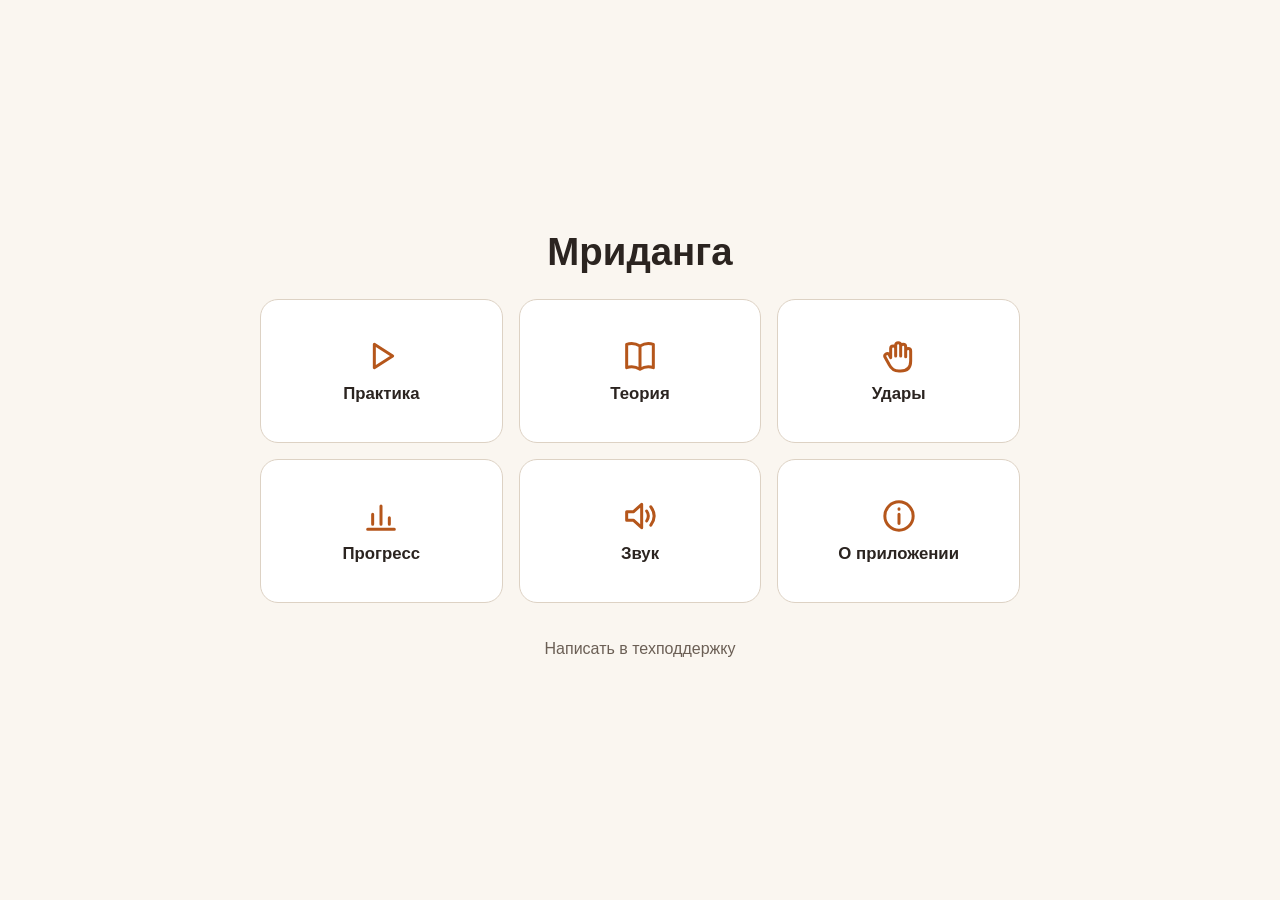
==== commit 0a273bcb: "Simplify home menu, remember study place, add support link" ====
--- a/index.html
+++ b/index.html
@@ -7,7 +7,7 @@
   <meta name="description" content="Мриданга: упражнения, метроном и подсказки предстоящих ударов.">
   <meta name="theme-color" content="#faf6f0" media="(prefers-color-scheme: light)">
   <meta name="theme-color" content="#1b1815" media="(prefers-color-scheme: dark)">
-  <link rel="stylesheet" href="src/styles.css?v=0.3.4">
+  <link rel="stylesheet" href="src/styles.css?v=0.3.5">
 </head>
 <body>
   <div class="shell">
@@ -16,6 +16,6 @@
     <footer class="bar bar-bottom" id="bottom" hidden></footer>
   </div>
   <noscript>Для работы самоучителя нужен JavaScript.</noscript>
-  <script type="module" src="src/app.js?v=0.3.4"></script>
+  <script type="module" src="src/app.js?v=0.3.5"></script>
 </body>
 </html>
--- a/src/styles.css
+++ b/src/styles.css
@@ -151,8 +151,6 @@
 }
 .tile .ico { color: var(--accent); }
 .tile:hover { border-color: var(--accent); }
-.resume-row { display: flex; flex-wrap: wrap; gap: 8px; justify-content: center; width: min(100%, 720px); }
-.resume { flex: 1 1 240px; justify-content: flex-start; font-size: .92rem; text-align: left; }
 
 /* ---------- полоса вкладок ---------- */
 .strip { display: flex; align-items: center; gap: 2px; min-width: 0; flex: none; }
@@ -727,44 +725,28 @@
  .dn-gestures .hand:not(:only-child) { height:27px; width:auto; }
 }
 
-/* Direct access to the updated exercises from the same home menu. */
-.featured-training {width:min(100%,520px);}
-.featured-training h2 {font-size:.98rem;margin:0 0 6px;}
-.featured-links {display:grid;grid-template-columns:repeat(2,minmax(0,1fr));gap:8px;}
-.featured-link {
-  display:flex;align-items:center;gap:9px;padding:10px 12px;min-height:54px;
-  text-decoration:none;color:var(--text);background:var(--surface-2);
-  border:1px solid var(--line);border-inline-start:3px solid var(--accent);border-radius:12px;
-}
-.featured-link .ico,.eight-shortcut .ico {color:var(--accent);flex:none;}
-.featured-link strong,.featured-link small {display:block;}
-.featured-link strong {font-size:1rem;line-height:1.2;}
-.featured-link small {font-size:.8rem;line-height:1.25;color:var(--muted);margin-top:3px;}
-.featured-link:hover,.eight-shortcut:hover {border-color:var(--accent);}
+/* Practice shortcut and quiet, compact home actions. */
 .eight-shortcut {display:flex;align-items:center;justify-content:center;gap:8px;
  min-height:44px;flex:none;text-decoration:none;color:var(--text);
  border:1px solid var(--line);border-radius:12px;background:var(--surface);}
-@media (max-width:420px) {
- .featured-link {padding:8px;gap:5px;}
- .featured-link .ico {display:none;}
-}
+.eight-shortcut .ico {color:var(--accent);}
+.eight-shortcut:hover {border-color:var(--accent);}
+.home-actions {display:flex;flex-direction:column;align-items:stretch;gap:6px;width:min(100%,320px);}
+.support-link {background:transparent;border-color:transparent;color:var(--muted);}
+.support-card {display:grid;align-self:center;gap:12px;max-width:32rem;margin:auto;}
 @media (orientation:portrait) and (max-height:740px) {
- .home {gap:8px;}
- .home .tile {min-height:clamp(54px,10dvh,74px);flex-direction:row;font-size:.95rem;}
+ .home {gap:10px;}
+ .home .tile {min-height:clamp(56px,11dvh,80px);flex-direction:row;font-size:.95rem;}
  .home .tile .ico {width:25px;height:25px;}
  .home .tiles {gap:6px;}
- .home .resume-row {gap:4px;}
-}
-@media (min-width:760px) { .featured-training {width:min(100%,760px);} }
+}
 @media (orientation:landscape) and (min-width:560px) and (max-height:560px) {
- .screen.home {display:grid;align-content:center;grid-template-columns:minmax(0,.9fr) minmax(0,1.45fr);gap:8px 14px;}
+ .screen.home {display:grid;align-content:center;justify-items:center;grid-template-columns:minmax(0,.9fr) minmax(0,1.45fr);gap:8px 14px;}
  .home .home-head {grid-column:1;grid-row:1;align-self:end;}
- .home .featured-training {grid-column:1;grid-row:2;align-self:start;}
- .home .featured-links {grid-template-columns:1fr;}
- .home .featured-link {padding:5px 9px;min-height:44px;}
+ .home .home-actions {grid-column:1;grid-row:2;align-self:start;}
  .home .tiles {grid-column:2;grid-row:1 / span 2;gap:6px;}
- .home .tile {min-height:clamp(54px,19dvh,92px);flex-direction:column;gap:3px;}
+ .home .tile {min-height:clamp(54px,20dvh,92px);flex-direction:column;gap:3px;}
  .home .tile .ico {width:24px;height:24px;}
- .home .resume-row,.home>.note {grid-column:1/-1;}
+ .home>.note {grid-column:1/-1;}
  .pick .eight-shortcut {grid-column:1;grid-row:3;align-self:center;}
 }
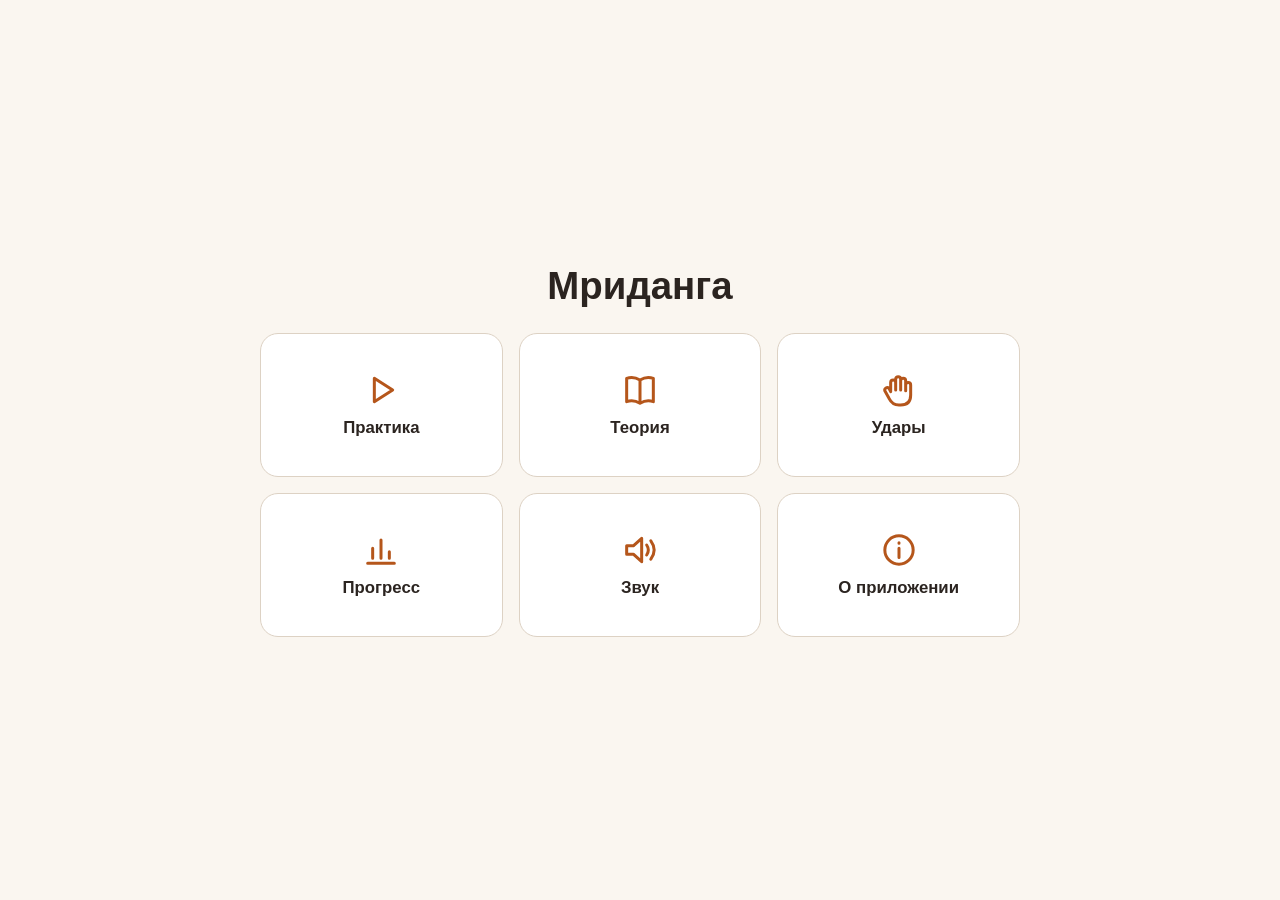
==== commit d4bc0517: "Move support into About and preserve the current Qwen channel" ====
--- a/index.html
+++ b/index.html
@@ -7,7 +7,7 @@
   <meta name="description" content="Мриданга: упражнения, метроном и подсказки предстоящих ударов.">
   <meta name="theme-color" content="#faf6f0" media="(prefers-color-scheme: light)">
   <meta name="theme-color" content="#1b1815" media="(prefers-color-scheme: dark)">
-  <link rel="stylesheet" href="src/styles.css?v=0.3.5">
+  <link rel="stylesheet" href="src/styles.css?v=0.3.7">
 </head>
 <body>
   <div class="shell">
@@ -16,6 +16,6 @@
     <footer class="bar bar-bottom" id="bottom" hidden></footer>
   </div>
   <noscript>Для работы самоучителя нужен JavaScript.</noscript>
-  <script type="module" src="src/app.js?v=0.3.5"></script>
+  <script type="module" src="src/app.js?v=0.3.7"></script>
 </body>
 </html>
--- a/src/styles.css
+++ b/src/styles.css
@@ -732,8 +732,39 @@
 .eight-shortcut .ico {color:var(--accent);}
 .eight-shortcut:hover {border-color:var(--accent);}
 .home-actions {display:flex;flex-direction:column;align-items:stretch;gap:6px;width:min(100%,320px);}
-.support-link {background:transparent;border-color:transparent;color:var(--muted);}
-.support-card {display:grid;align-self:center;gap:12px;max-width:32rem;margin:auto;}
+.about-card .support-link {align-self:flex-start;margin-top:2px;}
+.support-card {display:grid;align-content:start;gap:10px;width:100%;max-width:34rem;margin:0 auto;padding:12px;}
+.support-card h1 {margin:0;font-size:1.25rem;line-height:1.2;}
+.sp-panel {display:grid;gap:10px;min-width:0;}
+.sp-panel h2 {margin:0;font-size:1.05rem;line-height:1.25;}
+.sp-panel p {margin:0;overflow-wrap:anywhere;}
+.sp-panel [tabindex="-1"]:focus {outline:none;}
+.sp-topics {display:grid;grid-template-columns:repeat(3,minmax(0,1fr));gap:6px;}
+.sp-topics button {padding:.3rem .35rem;font-size:.9rem;line-height:1.15;text-align:center;}
+.sp-form {display:grid;gap:6px;}
+.sp-panel .sp-label {display:block;font-weight:600;}
+.support-card textarea.sp-text {min-height:64px;font-family:inherit;font-size:1rem;line-height:1.35;resize:vertical;}
+.sp-row {display:flex;align-items:center;justify-content:space-between;gap:8px;}
+.sp-row button {min-width:120px;}
+.sp-count {font-size:.78rem;color:var(--muted);}
+.sp-q {color:var(--muted);font-size:.85rem;display:-webkit-box;-webkit-line-clamp:2;-webkit-box-orient:vertical;overflow:hidden;}
+.sp-answer {display:grid;gap:6px;justify-items:start;background:var(--surface-2);border:1px solid var(--line);border-radius:12px;padding:10px 12px;}
+.sp-answer p {white-space:pre-line;}
+.sp-answer:focus {outline:none;}
+.sp-actions {display:flex;flex-wrap:wrap;gap:6px;}
+.sp-actions > * {flex:1 1 9rem;}
+.sp-human {justify-self:center;}
+.sp-wait {display:flex;align-items:center;gap:10px;}
+.sp-spin {width:18px;height:18px;border:3px solid var(--line);border-top-color:var(--accent);border-radius:50%;animation:sp-turn 1s linear infinite;}
+@keyframes sp-turn {to {transform:rotate(360deg);}}
+@media (prefers-reduced-motion:reduce) {.sp-spin {animation:none;}}
+.btn[aria-disabled="true"] {opacity:.42;pointer-events:none;}
+@media (orientation:landscape) and (max-height:560px) {
+ .support-card {gap:6px;padding:8px 12px;}
+ .support-card h1 {font-size:1.05rem;}
+ .sp-panel {gap:6px;}
+ .support-card textarea.sp-text {min-height:44px;}
+}
 @media (orientation:portrait) and (max-height:740px) {
  .home {gap:10px;}
  .home .tile {min-height:clamp(56px,11dvh,80px);flex-direction:row;font-size:.95rem;}
@@ -750,3 +781,46 @@
  .home>.note {grid-column:1/-1;}
  .pick .eight-shortcut {grid-column:1;grid-row:3;align-self:center;}
 }
+.sp-note:empty {display:none;}
+.sp-answer {grid-template-columns:minmax(0,1fr);}
+.sp-actions>* {flex:1 1 0;min-width:0;}
+.sp-panel textarea {width:100%;background:var(--surface);color:var(--text);border:1px solid var(--line);border-radius:10px;padding:6px 9px;}
+@media(max-height:680px) {
+ .support-card {gap:5px;padding:8px;}
+ .sp-panel,.sp-answer {gap:5px;}
+ .sp-panel .sp-q {display:none;}
+ .sp-answer p,.sp-panel>p {font-size:.93rem;line-height:1.3;}
+ .sp-panel .sp-text {resize:none;min-height:44px;}
+ .sp-panel[data-mode="handoff"]>.sp-row {display:none;}
+}
+@media(orientation:landscape) and (max-height:560px) {
+ .support-card {max-width:54rem;gap:3px;padding:4px 8px;}
+ .support-card h1 {position:absolute;width:1px;height:1px;clip-path:inset(50%);overflow:hidden;}
+ .sp-panel {grid-template-columns:minmax(0,1.35fr) minmax(0,1fr);align-content:center;align-items:start;gap:4px 12px;}
+ .sp-panel[data-mode="ask"]>.sp-form {grid-column:1;grid-row:1/span 3;}
+ .sp-panel[data-mode="ask"]>.sp-topics,.sp-panel[data-mode="ask"]>p,.sp-panel[data-mode="ask"]>.sp-human {grid-column:2;}
+ .sp-panel[data-mode="result"]>.sp-answer {grid-column:1;grid-row:1/span 2;padding:4px 8px;}
+ .sp-panel[data-mode="result"]>.sp-actions,.sp-panel[data-mode="result"]>.sp-human {grid-column:2;}
+ .sp-panel[data-mode="result"]>.sp-actions {flex-direction:column;}
+ .sp-panel[data-mode="handoff"]>h2 {grid-column:1;grid-row:1;}
+ .sp-panel[data-mode="handoff"]>.sp-label {grid-column:1;grid-row:2;}
+ .sp-panel[data-mode="handoff"]>.sp-text {grid-column:1;grid-row:3/span 2;}
+ .sp-panel[data-mode="handoff"]>p,.sp-panel[data-mode="handoff"]>.sp-actions {grid-column:2;}
+ .sp-panel[data-mode="unknown"]>.sp-actions,.sp-panel[data-mode="error"]>.sp-actions {grid-column:2;grid-row:1/span 2;}
+ .sp-panel[data-mode="unknown"]>p,.sp-panel[data-mode="error"]>p {grid-column:1;}
+ .sp-answer .chip {padding:0 .4rem;}
+ .sp-answer h2 {font-size:1rem;}
+}
+@media(orientation:landscape) and (max-height:560px) {
+ .sp-panel[data-mode="result"]>.sp-answer {grid-template-columns:auto minmax(0,1fr);align-items:center;}
+ .sp-answer>.chip {grid-row:1;grid-column:1;}
+ .sp-answer>h2 {grid-row:1;grid-column:2;}
+ .sp-answer>p,.sp-answer>a {grid-column:1/-1;}
+}
+@media (orientation:landscape) and (max-height:560px) {
+ .about-card {display:grid;grid-template-columns:minmax(0,1fr) auto;gap:4px 10px;align-content:center;padding:6px 10px;}
+ .about-card .th-top {grid-column:1;grid-row:1;}
+ .about-card>p:first-of-type {grid-column:1;grid-row:2;}
+ .about-card .support-link {grid-column:2;grid-row:1/span 2;align-self:center;}
+ .about-card .about-list,.about-card>p:last-of-type {grid-column:1/-1;}
+}
